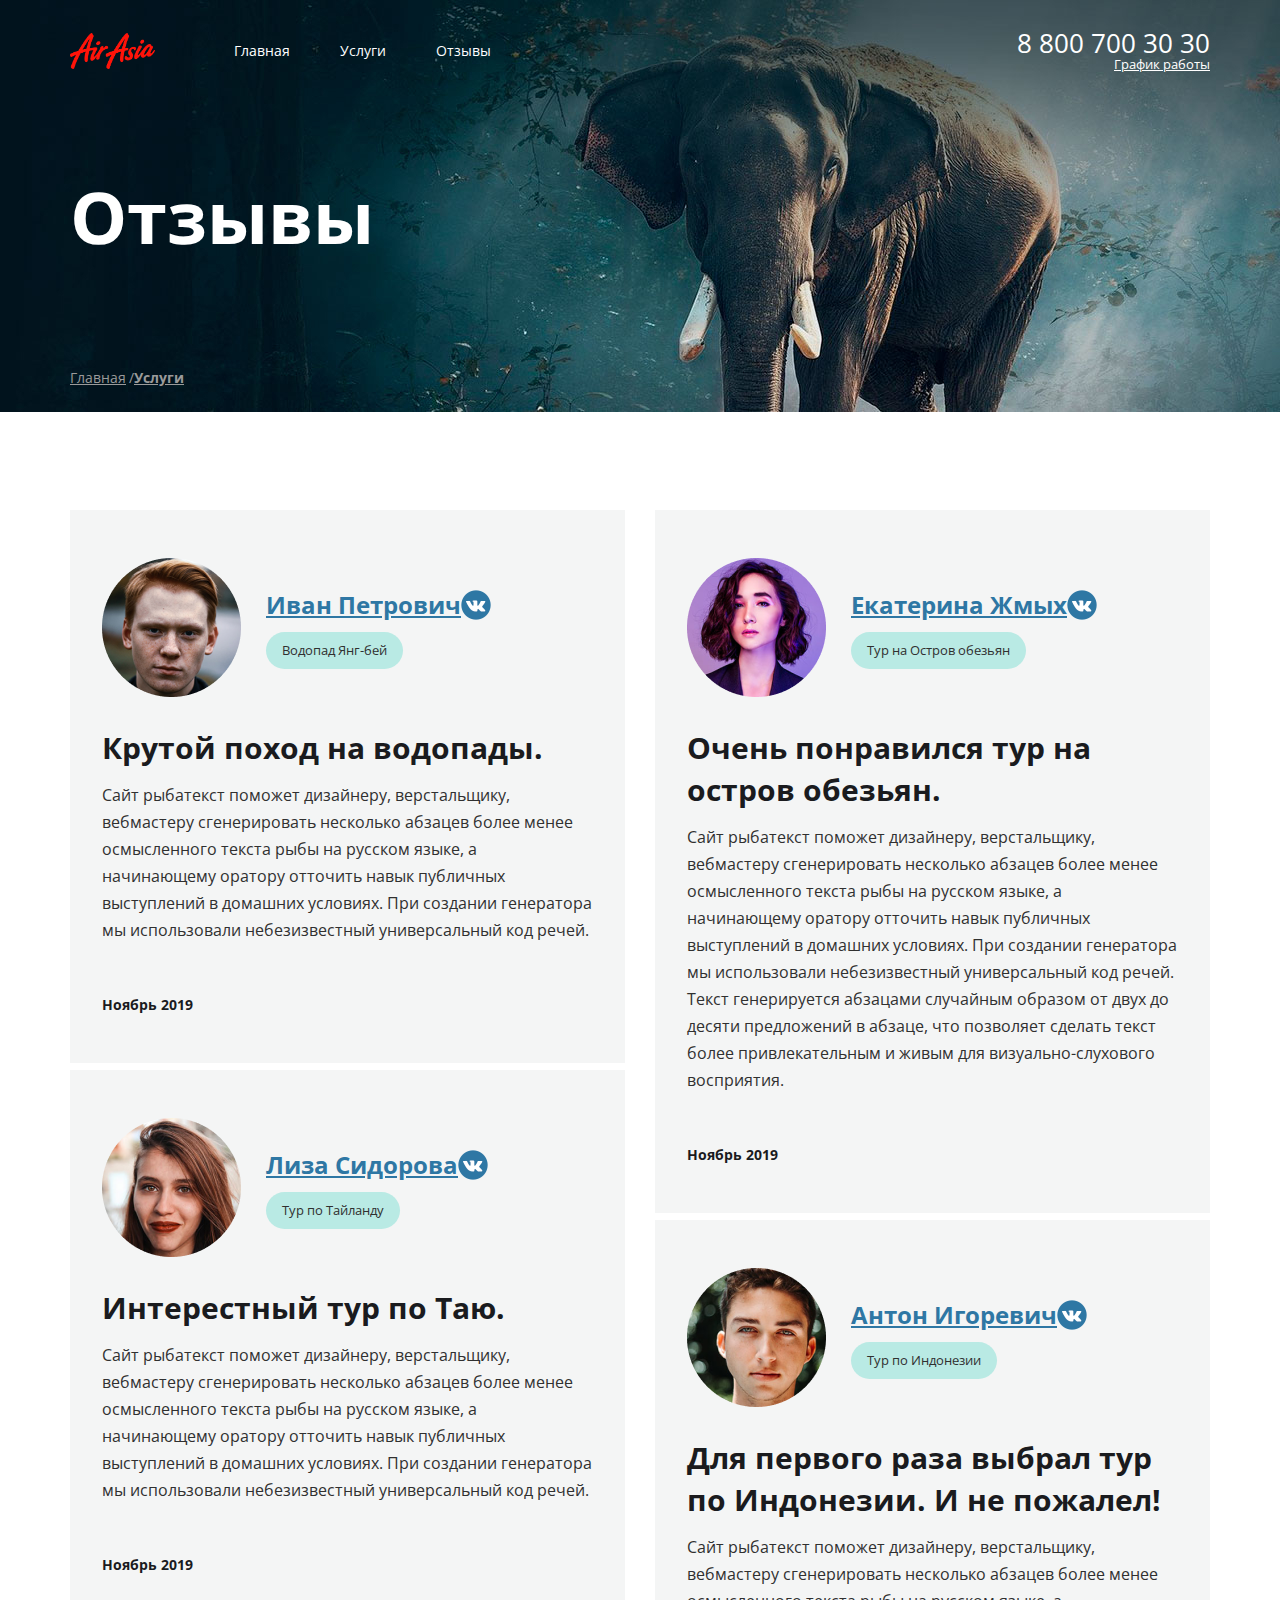
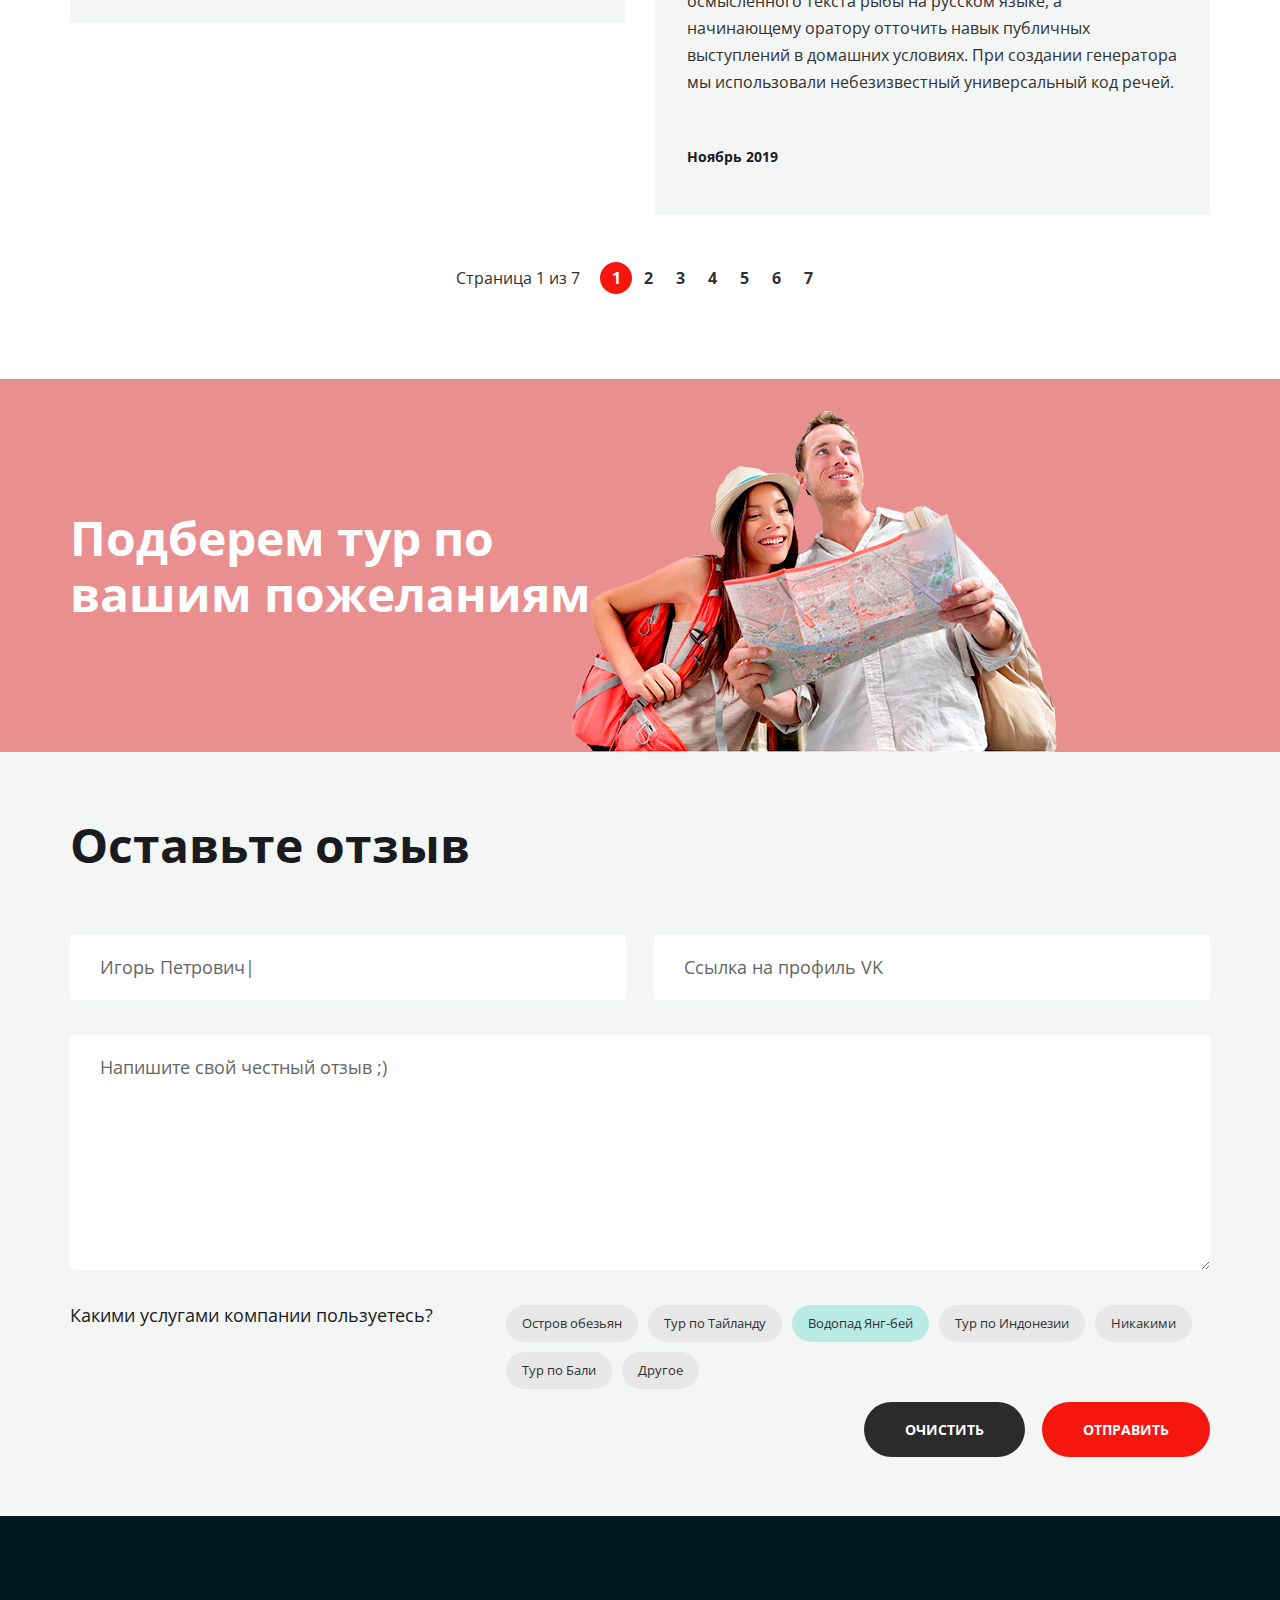
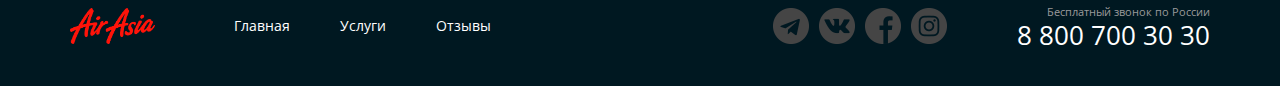
==== reviews.html @ 0a69340d "add welcome page" ====
<!DOCTYPE html>
<html lang="ru">

<head>
    <meta charset="UTF-8">
    <meta http-equiv="X-UA-Compatible" content="IE=edge">
    <meta name="viewport" content="width=device-width, initial-scale=1.0">
    <title>Reviews Air Asia</title>
    <link rel="preconnect" href="https://fonts.googleapis.com">
    <link rel="preconnect" href="https://fonts.gstatic.com" crossorigin>
    <link href="https://fonts.googleapis.com/css2?family=Open+Sans:wght@400;700&display=swap" rel="stylesheet">
    <link rel="stylesheet" href="css/normalize.css">
    <link rel="stylesheet" href="css/main.css">
</head>

<body>
    <div class="wrapper">
        <section class="top-line">
            <div class="container container--flex top-line__container">
                <header class="header">
                    <div class="header__col">
                        <a href="/index.html" class="logo">
                            <img src="./assets/img/logo.png" alt="logo air asia" class="logo__pic">
                        </a>
                        <nav class="menu header__menu">
                            <ul class="menu__list">
                                <li class="menu__item">
                                    <a href="index.html" class="menu__link">Главная</a>
                                </li>
                                <li class="menu__item">
                                    <a href="service.html" class="menu__link">Услуги</a>
                                </li>
                                <li class="menu__item">
                                    <a href="reviews.html" class="menu__link">Отзывы</a>
                                </li>
                            </ul>
                        </nav>
                    </div>
                    <div class="header__col header__col-align-right">
                        <address class="contacts">
                            <a href="tel:+78007003030" class="contacts__phone">8 800 700 30 30
                            </a>
                            <div class="contacts__workhours">
                                <p>График работы</p>
                            </div>
                        </address>
                    </div>
                </header>
                <h1 class="top-line__title">Отзывы</h1>
                <nav class="breadcrumbs">
                    <ul class="breadcrumbs__list">
                        <li class="breadcrumbs__item">
                            <a href="/index.html" class="breadcrumbs__link">Главная</a>
                        </li>
                        <li class="breadcrumbs__item breadcrumbs__item--active">
                            <a href="/service.html" class="breadcrumbs__link">Услуги</a>
                        </li>
                    </ul>
                </nav>
            </div>
        </section>
        <main class="page-content page-content--inner">
            <div class="container container--flex">
                <ul class="reviews">
                    <li class="reviews__item review">
                        <div class="review__header">
                            <div class="review__photo">
                                <div class="review__avatar">
                                    <img src="./assets/img/avatars/ava_ivan.png" alt="photo usera" class="avatar__img">
                                </div>
                            </div>
                            <div class="review__userdata">
                                <a href="#" class="review__user">Иван Петрович</a>
                                <ul class="reviews__tags">
                                    <li class="reviews-tag__item tag tag--bg--mint">Водопад Янг-бей</li>
                                </ul>
                            </div>
                        </div>
                        <div class="review__content">
                            <h3 class="review__title">Крутой поход на водопады.</h3>
                            <div class="review__content-text">Сайт рыбатекст поможет дизайнеру, верстальщику, вебмастеру
                                сгенерировать несколько абзацев более менее осмысленного текста рыбы на русском языке, а
                                начинающему оратору отточить навык публичных выступлений в домашних условиях. При
                                создании генератора мы использовали небезизвестный универсальный код речей. </div>
                            <time class="review__date">Ноябрь 2019</time>
                        </div>
                    </li>
                    <li class="reviews__item review">
                        <div class="review__header">
                            <div class="review__photo">
                                <div class="review__avatar">
                                    <img src="./assets/img/avatars/ava_liza.png" alt="photo usera" class="avatar__img">
                                </div>
                            </div>
                            <div class="review__userdata">
                                <a href="#" class="review__user">Лиза Сидорова</a>
                                <ul class="reviews__tags">
                                    <li class="reviews-tag__item tag tag--bg--mint">Тур по Тайланду</li>
                                </ul>
                            </div>
                        </div>
                        <div class="review__content">
                            <h3 class="review__title">Интерестный тур по Таю.</h3>
                            <div class="review__content-text">Сайт рыбатекст поможет дизайнеру, верстальщику, вебмастеру
                                сгенерировать несколько абзацев более менее осмысленного текста рыбы на русском языке, а
                                начинающему оратору отточить навык публичных выступлений в домашних условиях. При
                                создании генератора мы использовали небезизвестный универсальный код речей. </div>
                            <time class="review__date">Ноябрь 2019</time>
                        </div>
                    </li>
                    <li class="reviews__item review">
                        <div class="review__header">
                            <div class="review__photo">
                                <div class="review__avatar">
                                    <img src="./assets/img/avatars/ava_kate.png" alt="photo usera" class="avatar__img">
                                </div>
                            </div>
                            <div class="review__userdata">
                                <a href="#" class="review__user">Екатерина Жмых</a>
                                <ul class="reviews__tags">
                                    <li class="reviews-tag__item tag tag--bg--mint">Тур на Остров обезьян</li>
                                </ul>
                            </div>
                        </div>
                        <div class="review__content">
                            <h3 class="review__title">Очень понравился тур на остров обезьян.</h3>
                            <div class="review__content-text">Сайт рыбатекст поможет дизайнеру, верстальщику, вебмастеру
                                сгенерировать несколько абзацев более менее осмысленного текста рыбы на русском языке, а
                                начинающему оратору отточить навык публичных выступлений в домашних условиях. При
                                создании генератора мы использовали небезизвестный универсальный код речей. Текст
                                генерируется абзацами случайным образом от двух до десяти предложений в абзаце, что
                                позволяет сделать текст более привлекательным и живым для визуально-слухового
                                восприятия.</div>
                            <time class="review__date">Ноябрь 2019</time>
                        </div>
                    </li>
                    <li class="reviews__item review">
                        <div class="review__header">
                            <div class="review__photo">
                                <div class="review__avatar">
                                    <img src="./assets/img/avatars/ava_anton.png" alt="photo usera" class="avatar__img">
                                </div>
                            </div>
                            <div class="review__userdata">
                                <a href="#" class="review__user">Антон Игоревич</a>
                                <ul class="reviews__tags">
                                    <li class="reviews-tag__item tag tag--bg--mint">Тур по Индонезии</li>
                                </ul>
                            </div>
                        </div>
                        <div class="review__content">
                            <h3 class="review__title">Для первого раза выбрал тур по Индонезии. И не пожалел!</h3>
                            <div class="review__content-text">Сайт рыбатекст поможет дизайнеру, верстальщику, вебмастеру
                                сгенерировать несколько абзацев более менее осмысленного текста рыбы на русском языке, а
                                начинающему оратору отточить навык публичных выступлений в домашних условиях. При
                                создании генератора мы использовали небезизвестный универсальный код речей. </div>
                            <time class="review__date">Ноябрь 2019</time>
                        </div>
                    </li>
                </ul>
                <div class="paginator">
                    <div class="paginator__display">
                        Страница 1 из 7
                    </div>
                    <ul class="paginator__list">
                        <li class="paginator__item paginator__item--active"><a href="#" class="paginator__link">1</a>
                        </li>
                        <li class="paginator__item"><a href="#" class="paginator__link">2</a></li>
                        <li class="paginator__item"><a href="#" class="paginator__link">3</a></li>
                        <li class="paginator__item"><a href="#" class="paginator__link">4</a></li>
                        <li class="paginator__item"><a href="#" class="paginator__link">5</a></li>
                        <li class="paginator__item"><a href="#" class="paginator__link">6</a></li>
                        <li class="paginator__item"><a href="#" class="paginator__link">7</a></li>
                    </ul>
                </div>
            </div>
        </main>
        <section class="separator">
            <div class="container">
                <div class="separator__content">
                    <h2 class="separator__title">Подберем тур по вашим пожеланиям</h2>
                </div>
            </div>
        </section>
        <section class="inner-section inner-section--bg--grey">
            <div class="container container--flex">
                <h2 class="inner-section__title">Оставьте отзыв</h2>
                <form class="form">
                    <div class="form__row">
                        <input type="text" placeholder="Игорь Петрович|" class="form__input">
                        <input type="text" placeholder="Ссылка на профиль VK" class="form__input">
                    </div>
                    <div class="form__row">
                        <textarea class="form__input form__input--textarea"
                            placeholder="Напишите свой честный отзыв ;)"></textarea>
                    </div>
                    <div class="form__controls">
                        <div class="form__controls-title">Какими услугами компании пользуетесь?</div>
                        <ul class="controls">
                            <li class="controls__item">
                                <label class="controls__elem">
                                    <input type="checkbox" class="controls__checkbox">
                                    <div class="tag controls__tag">Остров обезьян</div>
                                </label>
                            </li>
                            <li class="controls__item">
                                <label class="controls__elem">
                                    <input type="checkbox" class="controls__checkbox">
                                    <div class="tag controls__tag">Тур по Тайланду</div>
                                </label>
                            </li>
                            <li class="controls__item">
                                <label class="controls__elem">
                                    <input type="checkbox" class="controls__checkbox">
                                    <div class="tag controls__tag tag--bg--mint">Водопад Янг-бей</div>
                                </label>
                            </li>
                            <li class="controls__item">
                                <label class="controls__elem">
                                    <input type="checkbox" class="controls__checkbox">
                                    <div class="tag controls__tag">Тур по Индонезии</div>
                                </label>
                            </li>
                            <li class="controls__item">
                                <label class="controls__elem">
                                    <input type="checkbox" class="controls__checkbox">
                                    <div class="tag controls__tag">Никакими</div>
                                </label>
                            </li>
                            <li class="controls__item">
                                <label class="controls__elem">
                                    <input type="checkbox" class="controls__checkbox">
                                    <div class="tag controls__tag">Тур по Бали</div>
                                </label>
                            </li>
                            <li class="controls__item">
                                <label class="controls__elem">
                                    <input type="checkbox" class="controls__checkbox">
                                    <div class="tag controls__tag">Другое</div>
                                </label>
                            </li>

                        </ul>
                    </div>
                    <div class="form__btns">
                        <button type="reset" class="btn form__btn btn--color--black">Очистить</button>
                        <button type="submit" class="btn form__btn">Отправить</button>
                    </div>
                </form>
            </div>
        </section>
        <footer class="footer footer__reviews footer-inner">

            <div class="footer-container container">

                <div class="footer__col">
                    <a href="/index.html" class="logo footer__logo">
                        <img src="./assets/img/logo.png" alt="logo" class="logo__pic">
                    </a>
                    <nav class="menu footer__menu ">
                        <ul class="menu__list">
                            <li class="menu__item">
                                <a href="#" class="menu__link">Главная</a>
                            </li>
                            <li class="menu__item">
                                <a href="#" class="menu__link">Услуги</a>
                            </li>
                            <li class="menu__item">
                                <a href="#" class="menu__link">Отзывы</a>
                            </li>
                        </ul>
                    </nav>
                </div>
                <div class="footer__col footer__col-align-right">
                    <ul class="socials">
                        <li class="social__item socials__item--icon--telegram">
                            <a href="#" class="socials__link ">
                            </a>
                        </li>
                        <li class="social__item socials__icon socials__item--icon--vk">
                            <a href="#" class="socials__link">
                            </a>
                        </li>
                        <li class="social__item socials__icon socials__item--icon--fb">
                            <a href="#" class="socials__link">
                            </a>
                        </li>
                        <li class="social__item socials__icon socials__item--icon--insta">
                            <a href="#" class="socials__link">
                            </a>
                        </li>
                    </ul>
                    <address class="contacts-footer">
                        <div class="contacts__descrioption">
                            Бесплатный звонок по России
                        </div>
                        <a href="tel:+78007003030" class="contacts__phone">8 800 700 30 30
                        </a>

                    </address>
                </div>
            </div>
        </footer>

    </div>
</body>

</html>
---- css/main.css ----
@import url('./layout/base.css');
@import url('./blocks/main-page.css');
@import url('./blocks/header.css');
@import url('./blocks/logo.css');
@import url('./blocks/menu.css');
@import url('./blocks/contacts.css');
@import url('./blocks/promo-tours.css');
@import url('./blocks/buttons.css');
@import url('./blocks/hot-tours.css');
@import url('./blocks/news.css');
@import url('./blocks/paginator.css');
@import url('./blocks/about-us.css');
@import url('./blocks/footer.css');
@import url('./blocks/socials.css');
@import url('./blocks/top-line.css');
@import url('./blocks/breadcrumbs.css');
@import url('./blocks/service.css');
@import url('./blocks/partners.css');
@import url('./blocks/inner.css');
@import url('./blocks/review.css');
@import url('./blocks/separator.css');
@import url('./blocks/form.css');
@import url('./blocks/controls.css');
@import url('./blocks/welcome.css');
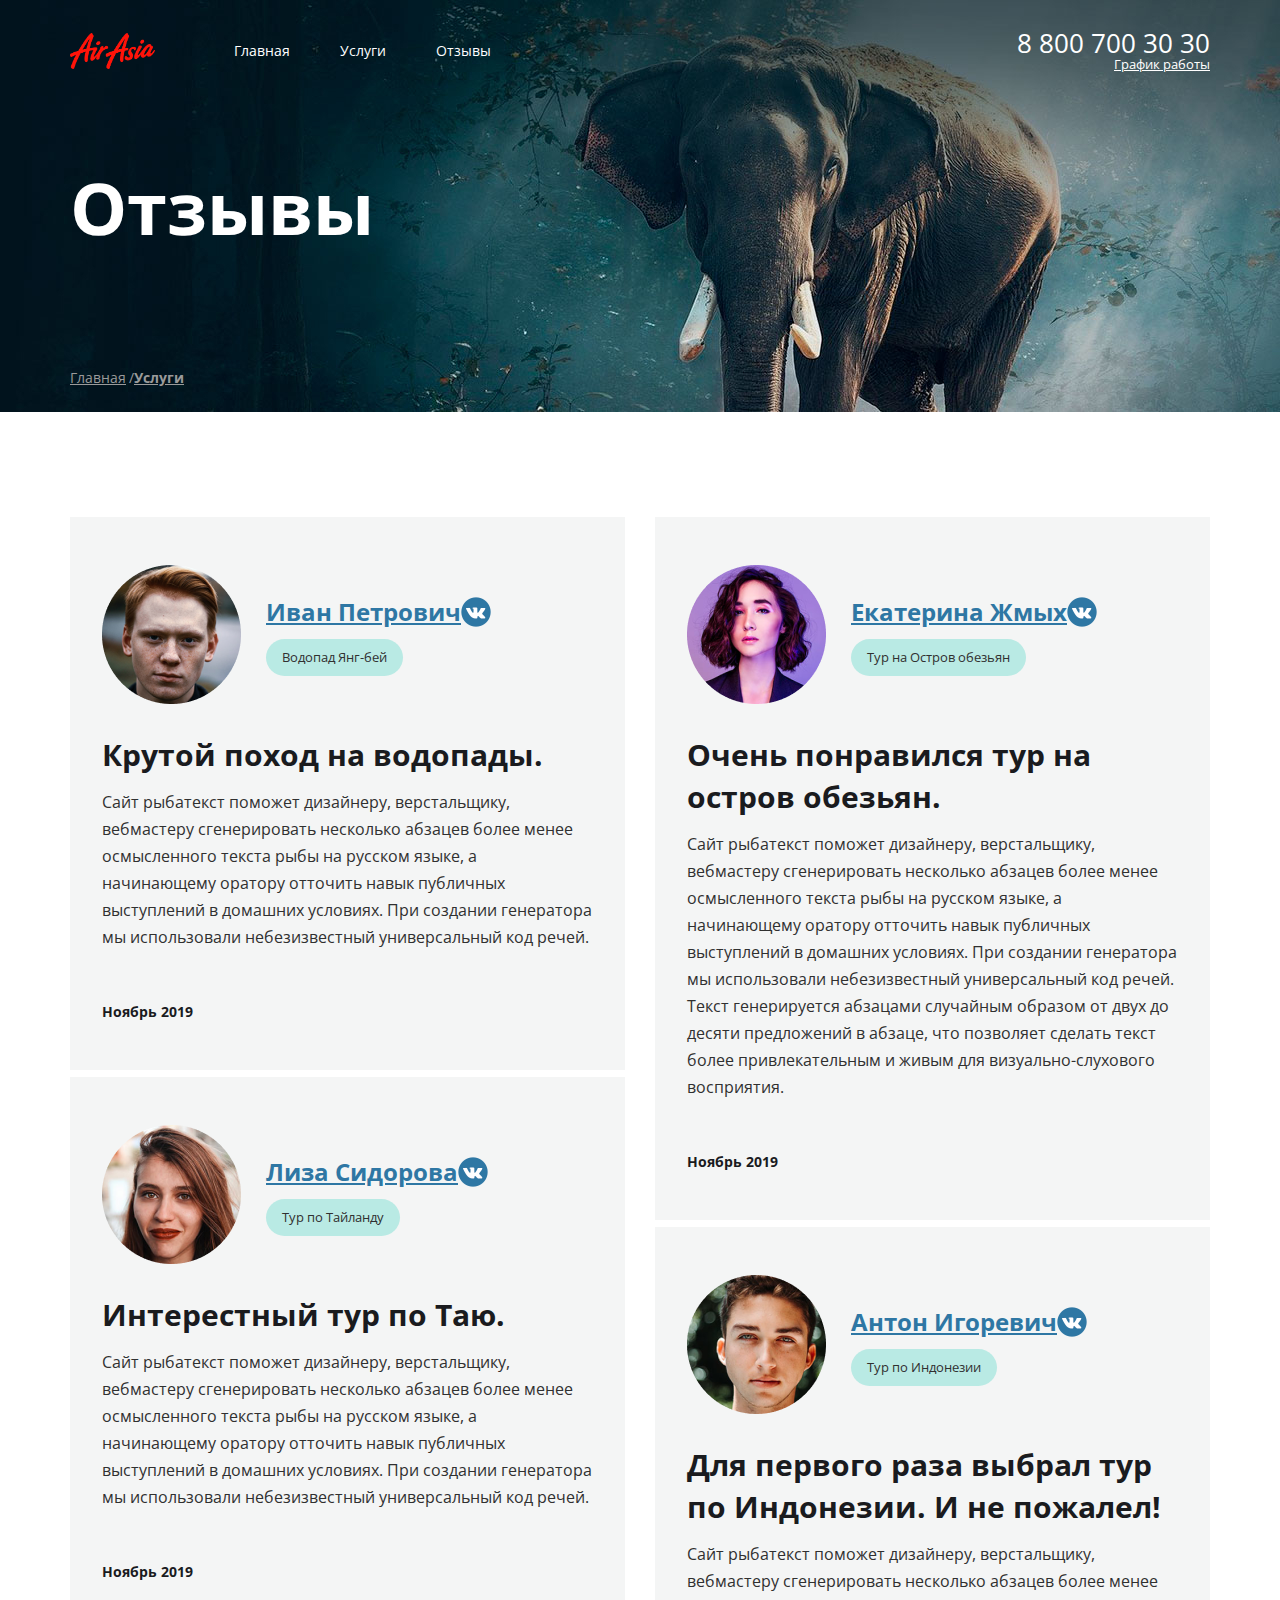
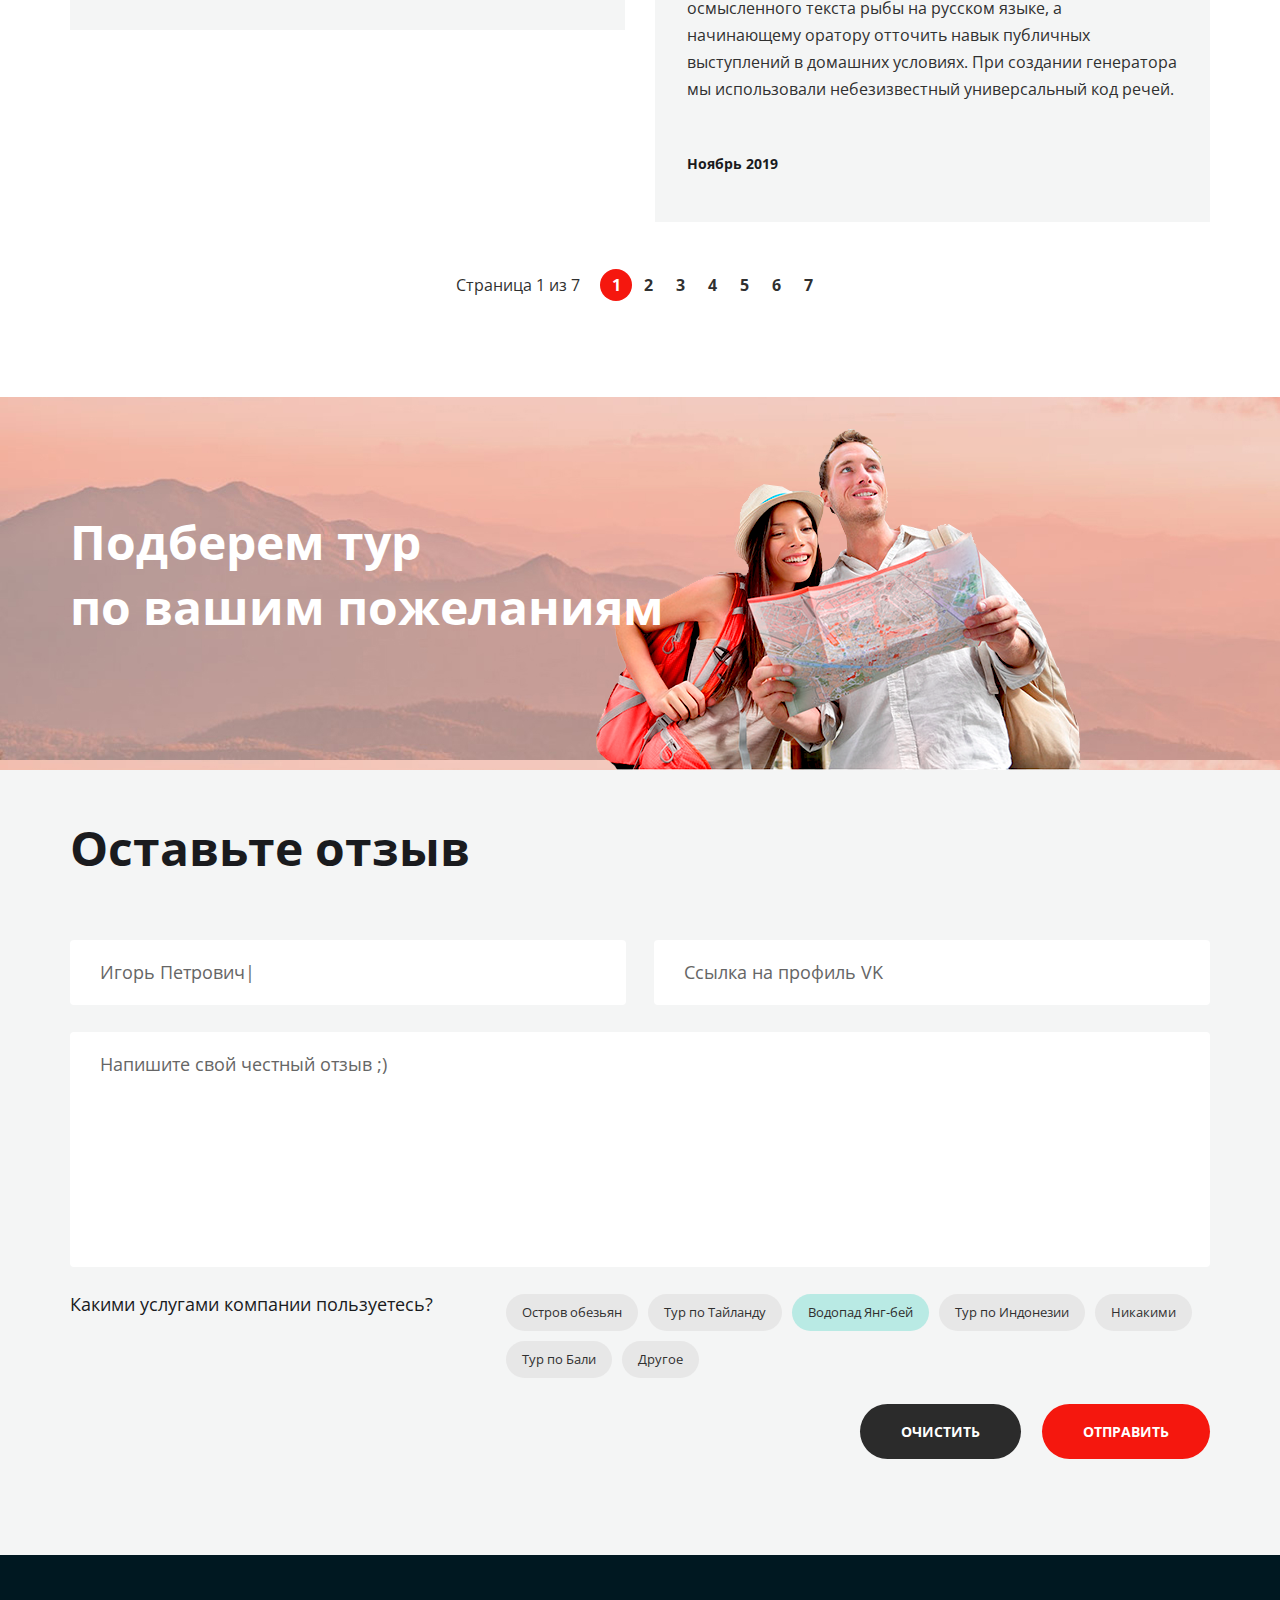
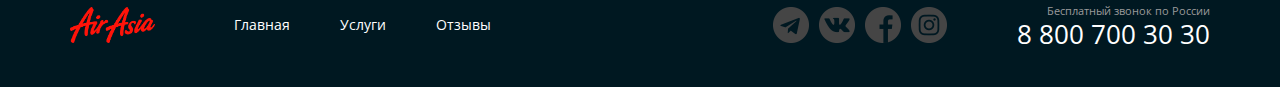
==== commit 964a2cad: "add sprites, add animation, fix css" ====
--- a/reviews.html
+++ b/reviews.html
@@ -178,13 +178,13 @@
         <section class="separator">
             <div class="container">
                 <div class="separator__content">
-                    <h2 class="separator__title">Подберем тур по вашим пожеланиям</h2>
+                    <h2 class="separator__title">Подберем тур <br> по вашим пожеланиям</h2>
                 </div>
             </div>
         </section>
         <section class="inner-section inner-section--bg--grey">
             <div class="container container--flex">
-                <h2 class="inner-section__title">Оставьте отзыв</h2>
+                <h2 class="inner-section__title inner-section__title-review">Оставьте отзыв</h2>
                 <form class="form">
                     <div class="form__row">
                         <input type="text" placeholder="Игорь Петрович|" class="form__input">
--- a/css/main.css
+++ b/css/main.css
@@ -21,4 +21,5 @@
 @import url('./blocks/separator.css');
 @import url('./blocks/form.css');
 @import url('./blocks/controls.css');
-@import url('./blocks/welcome.css');+@import url('./blocks/welcome.css');
+@import url('./blocks/dropdown.css');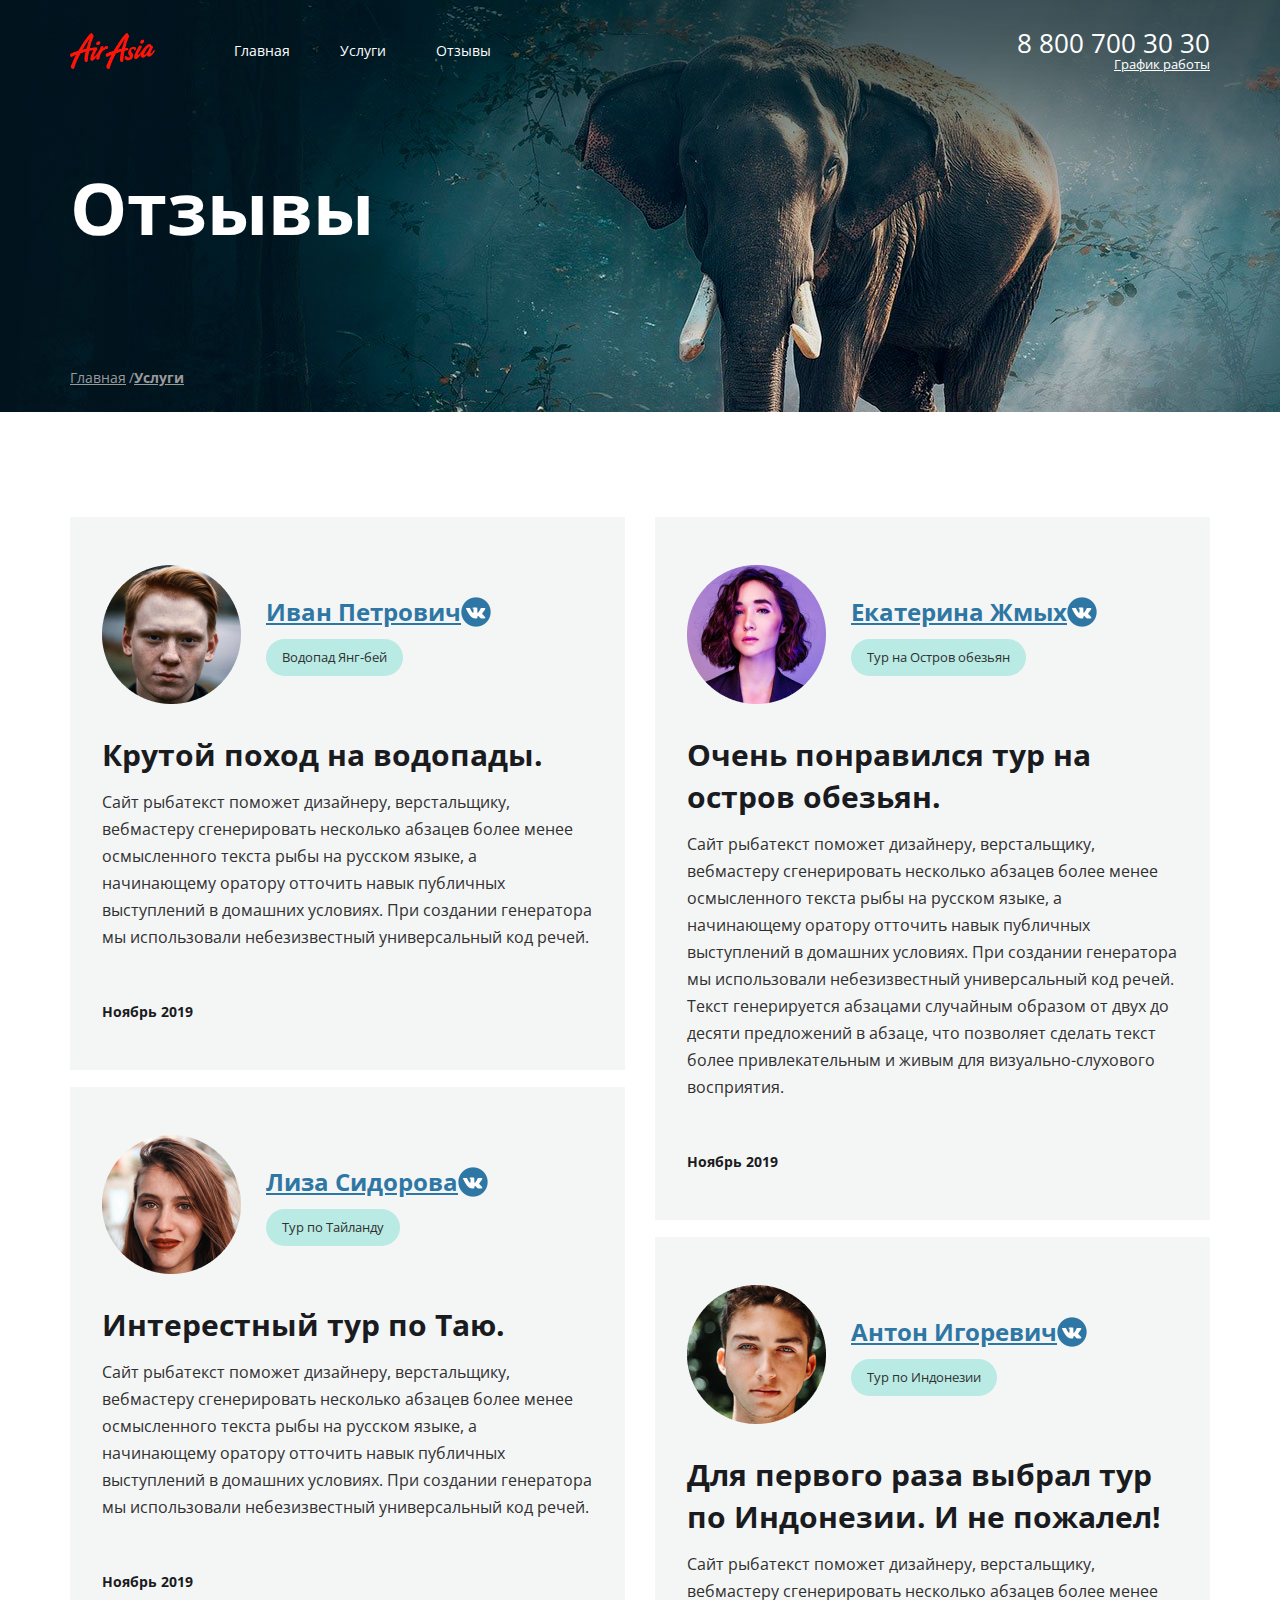
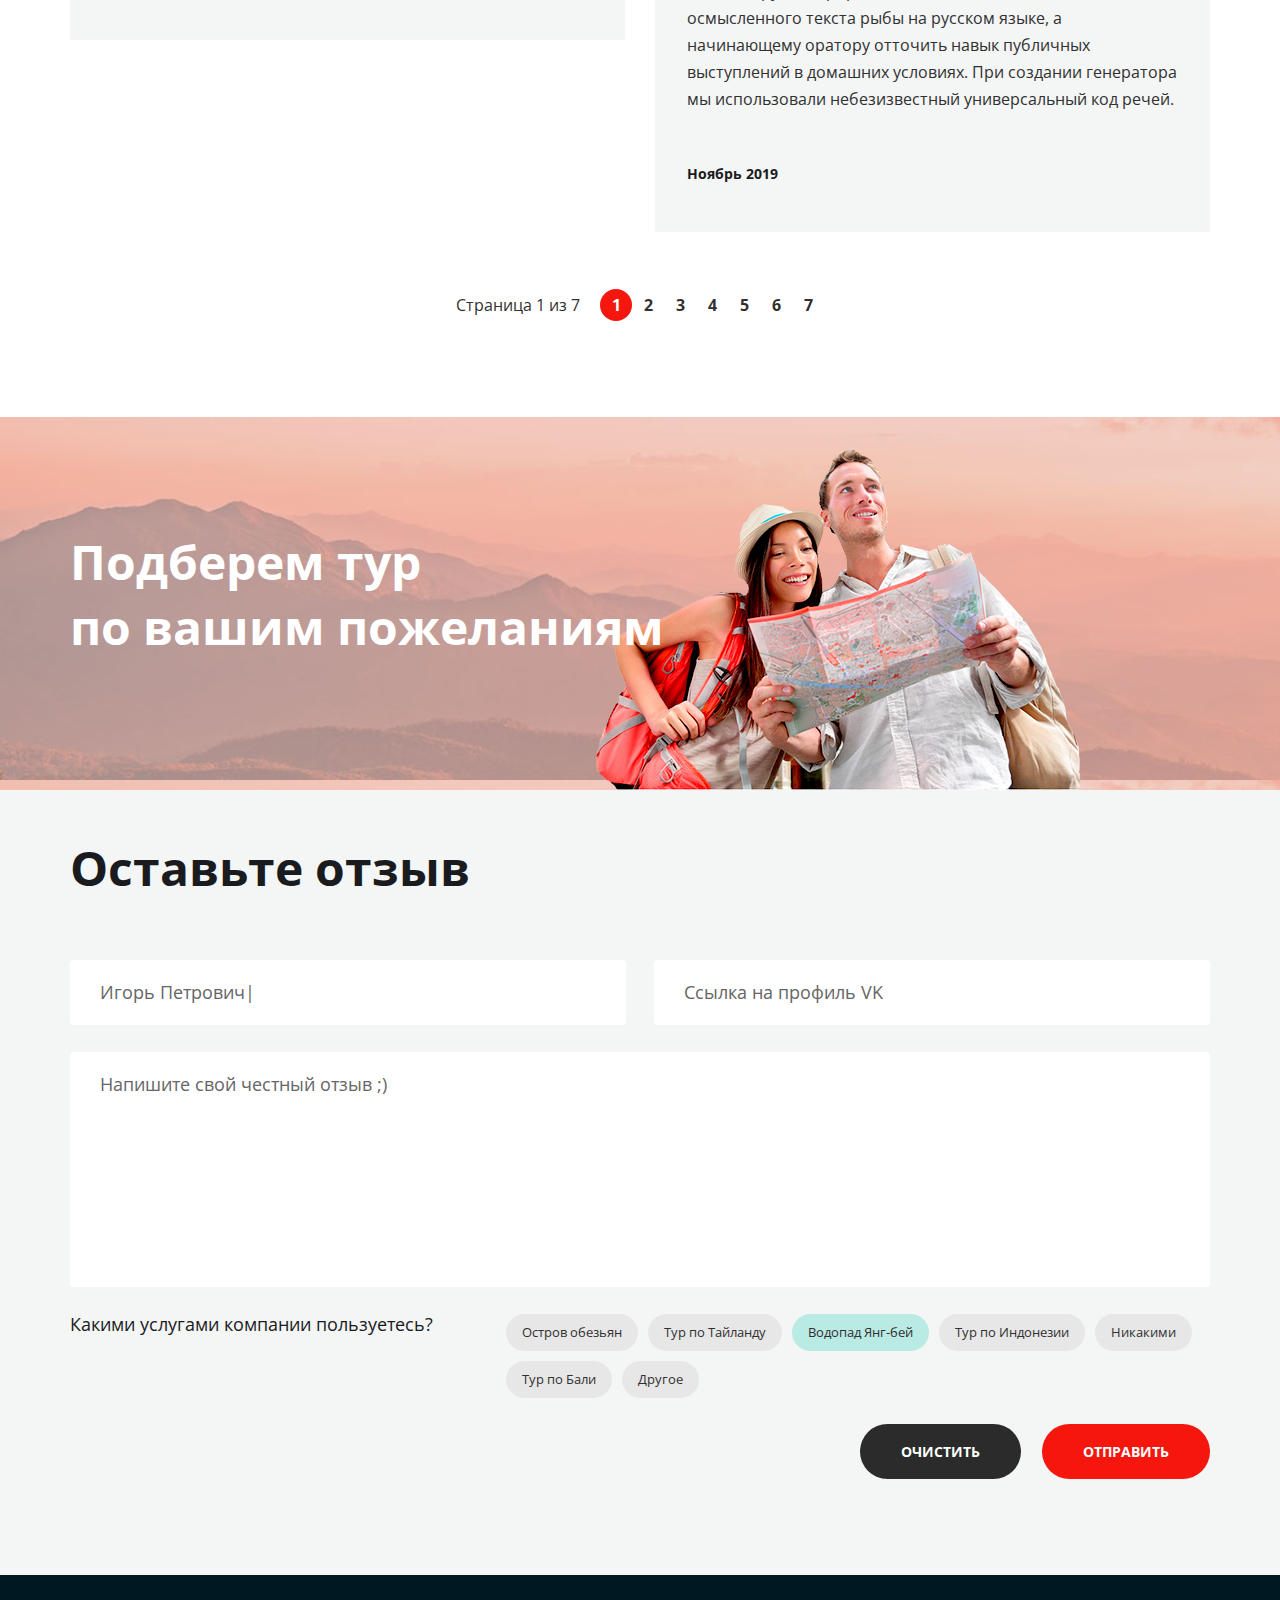
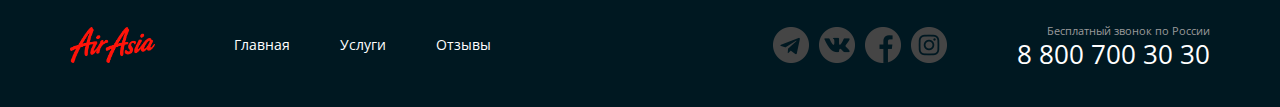
==== commit c16ac492: "css" ====
--- a/reviews.html
+++ b/reviews.html
@@ -41,7 +41,15 @@
                             <a href="tel:+78007003030" class="contacts__phone">8 800 700 30 30
                             </a>
                             <div class="contacts__workhours">
-                                <p>График работы</p>
+                                <div class="dropdown">
+                                    <a href="#" class="dropdown__link">График работы</a>
+                                    <div class="dropdown__menu">
+                                        <ul class="dropdown__list">
+                                            <li class="dropdown__item">пн-вс: 09:00 - 20:00</li>
+                                            <li class="dropdown__item">Обед: 14:00-14:30</li>
+                                        </ul>
+                                    </div>
+                                </div>
                             </div>
                         </address>
                     </div>
